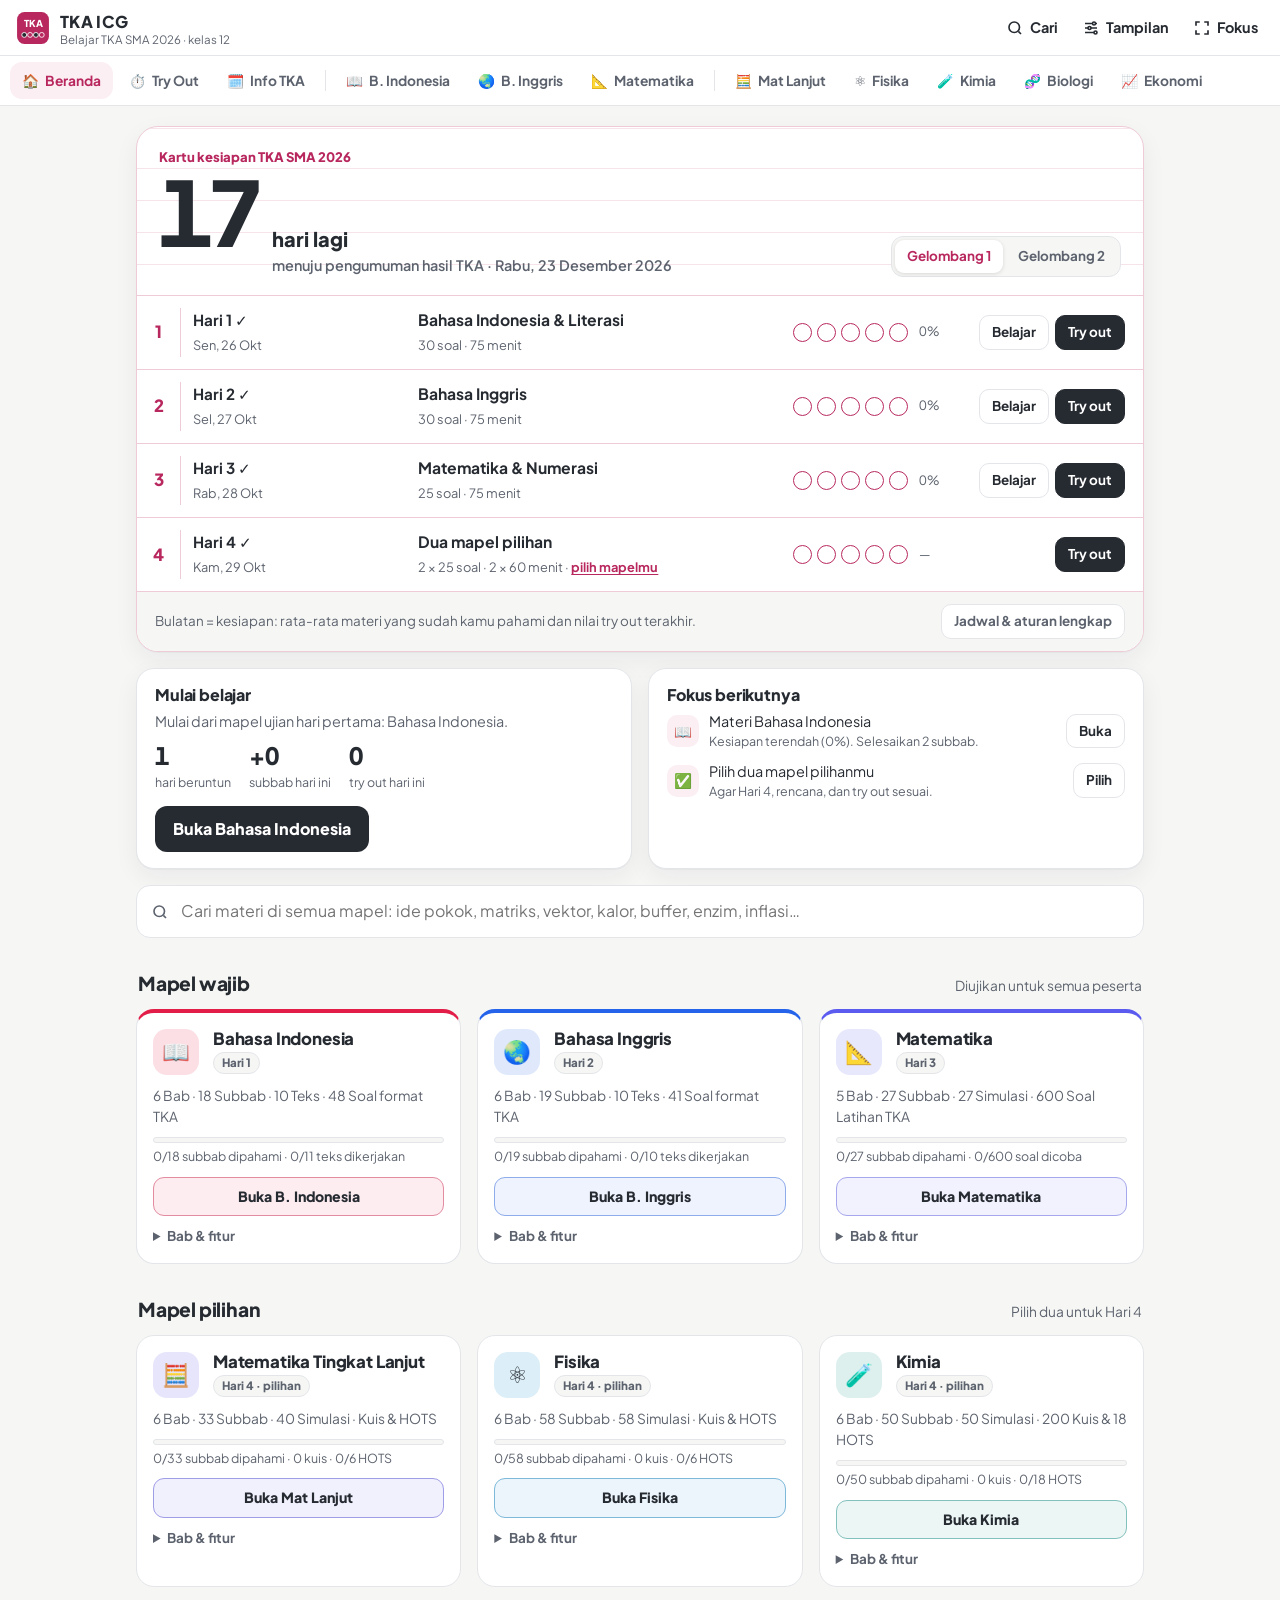
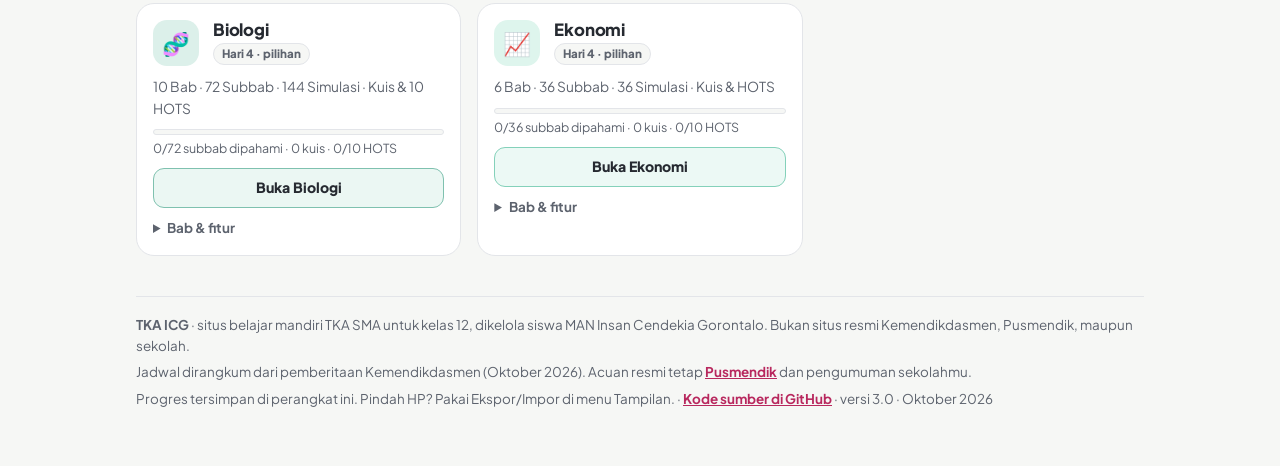
==== index.html @ f293f11a "TKA ICG v3: situs belajar TKA SMA 2026 kelas 12 - Portal multi-halaman siap GitHub Pages (pengganti " ====
<!DOCTYPE html>
<html lang="id" data-skin="terang" data-nav="top" data-fs="m">
<head>
<meta charset="utf-8">
<meta name="viewport" content="width=device-width, initial-scale=1, viewport-fit=cover">
<title>TKA ICG — Belajar TKA SMA 2026 Kelas 12</title>
<meta name="description" content="Situs belajar TKA SMA 2026 untuk kelas 12: materi interaktif 8 mapel (Bahasa Indonesia, Bahasa Inggris, Matematika, Matematika Lanjut, Fisika, Kimia, Biologi, Ekonomi), lebih dari 1.500 soal, dan try out format resmi per hari ujian.">
<meta name="theme-color" content="#ffffff">
<meta property="og:title" content="TKA ICG — Belajar TKA SMA 2026 Kelas 12">
<meta property="og:description" content="Materi interaktif 8 mapel, bank soal, dan try out format TKA per hari ujian. Bisa dipakai offline.">
<meta property="og:type" content="website">
<meta property="og:image" content="assets/icons/icon-512.png">
<link rel="manifest" href="manifest.webmanifest">
<link rel="icon" href="assets/icons/icon.svg" type="image/svg+xml">
<link rel="icon" href="assets/icons/favicon-32.png" sizes="32x32" type="image/png">
<link rel="apple-touch-icon" href="assets/icons/apple-touch-icon.png">
<meta name="apple-mobile-web-app-capable" content="yes">
<meta name="apple-mobile-web-app-title" content="TKA ICG">
<link rel="preconnect" href="https://fonts.googleapis.com">
<link rel="preconnect" href="https://fonts.gstatic.com" crossorigin>
<link href="https://fonts.googleapis.com/css2?family=Plus+Jakarta+Sans:wght@400;500;700;800&display=swap" rel="stylesheet">
<link rel="stylesheet" href="assets/portal.css">
<script>try{var s=JSON.parse(localStorage.getItem('tka-icg-portal-state-v2')||'{}'),k=s.skin||'auto';if(k==='auto')k=matchMedia('(prefers-color-scheme: dark)').matches?'gelap':'terang';document.documentElement.dataset.skin=k;if(s.nav)document.documentElement.dataset.nav=s.nav;if(s.fs)document.documentElement.dataset.fs=s.fs}catch(e){}</script>
</head>
<body>
<a class="sr" href="#view">Lewati ke konten</a>
<header class="bar" id="bar">
  <button class="brand" id="btnHome" aria-label="TKA ICG, ke beranda">
    <svg width="34" height="34" viewBox="0 0 64 64" aria-hidden="true"><rect x="2" y="2" width="60" height="60" rx="14" fill="var(--rose)"/><text x="32" y="31" text-anchor="middle" font-family="inherit" font-weight="800" font-size="18" fill="#fff">TKA</text><g stroke="#fff" stroke-width="1.6"><circle cx="15.5" cy="45" r="4.6" fill="#262a31"/><circle cx="26.5" cy="45" r="4.6" fill="var(--rose)"/><circle cx="37.5" cy="45" r="4.6" fill="#262a31"/><circle cx="48.5" cy="45" r="4.6" fill="var(--rose)"/></g></svg>
    <span><b>TKA ICG</b><small>Belajar TKA SMA 2026 · kelas 12</small></span>
  </button>
  <div class="grow"></div>
  <button class="ib" id="btnSearch" aria-label="Cari materi"><svg width="18" height="18" viewBox="0 0 24 24" fill="none" stroke="currentColor" stroke-width="2.2" aria-hidden="true"><circle cx="11" cy="11" r="7"/><path d="m20 20-3.5-3.5"/></svg><span class="t">Cari</span></button>
  <button class="ib" id="btnSet" aria-label="Tampilan dan data"><svg width="18" height="18" viewBox="0 0 24 24" fill="none" stroke="currentColor" stroke-width="2.2" aria-hidden="true"><path d="M4 6h10M18 6h2M4 12h4M12 12h8M4 18h12M20 18h0"/><circle cx="16" cy="6" r="2"/><circle cx="10" cy="12" r="2"/><circle cx="18" cy="18" r="2"/></svg><span class="t">Tampilan</span></button>
  <button class="ib" id="btnFull" aria-label="Mode fokus layar penuh"><svg width="18" height="18" viewBox="0 0 24 24" fill="none" stroke="currentColor" stroke-width="2.2" aria-hidden="true"><path d="M4 9V4h5M20 9V4h-5M4 15v5h5M20 15v5h-5"/></svg><span class="t">Fokus</span></button>
</header>
<nav id="nav" aria-label="Menu utama dan mata pelajaran"></nav>
<main id="view" class="page" tabindex="-1"><div class="in"><p>Memuat…</p></div></main>
<section id="stage" aria-label="Aplikasi mata pelajaran" style="position:relative"><div class="loading" id="loading"></div></section>
<button class="restore" id="btnRestore">🧭 Tampilkan menu</button>
<div class="sheet" id="sheet"><div class="dlg" id="dlg" role="dialog" aria-modal="true" aria-labelledby="dlgT"></div></div>
<div class="toast" id="toast" role="status" aria-live="polite"></div>
<noscript><p style="padding:20px">Aktifkan JavaScript untuk memakai TKA ICG.</p></noscript>
<script src="assets/catalog.js"></script>
<script src="assets/portal.js"></script>
</body>
</html>
---- assets/portal.css ----
/* TKA ICG — portal. Identitas visual: lembar jawab ujian (tinta merah muda LJK + bulatan pensil 2B). */
:root{
  --paper:#f6f7f5;--card:#fff;--ink:#262a31;--mu:#5d636e;--bd:#e3e5e9;
  --rose:#b8285e;--rose-2:#d9467a;--rose-soft:#fbeff3;--line:#efcbd8;
  --ok:#0f7a5c;--warn:#b45309;
  --sh:0 1px 0 rgba(20,20,40,.03),0 8px 24px rgba(20,20,40,.06);
  --hh:56px;--nh:0px;--bh:0px;--rw:0px;--gap:16px;--r:18px;
  color-scheme:light
}
html[data-skin=gelap]{--paper:#15171c;--card:#1d2027;--ink:#ecedef;--mu:#a2a8b4;--bd:#2c3039;--rose:#f07ca8;--rose-2:#f59ac0;--rose-soft:#2a1d24;--line:#4b2b39;--ok:#34d399;--warn:#fbbf24;--sh:0 8px 24px rgba(0,0,0,.35);color-scheme:dark}
html[data-skin=laut]{--paper:#eef6f8;--rose:#0e6f8a;--rose-2:#1191b3;--rose-soft:#e2f3f8;--line:#bfe0ea}
html[data-skin=hutan]{--paper:#f0f5ef;--rose:#2f7a45;--rose-2:#3f9a5a;--rose-soft:#e5f1e6;--line:#c9e0cd}
html[data-skin=senja]{--paper:#fbf3ec;--rose:#b4461b;--rose-2:#d65b29;--rose-soft:#fcebdd;--line:#f0d0bb}
html[data-skin=neon]{--paper:#0c0817;--card:#160f2a;--ink:#f1e9ff;--mu:#b9a3e8;--bd:#2f2160;--rose:#c4a5ff;--rose-2:#a78bfa;--rose-soft:#1d1538;--line:#3b2a72;--ok:#34d399;--warn:#fbbf24;--sh:0 0 24px rgba(124,58,237,.22);color-scheme:dark}
html[data-fs=s]{font-size:14.5px}html{font-size:16px}html[data-fs=l]{font-size:18px}
html[data-nav=top]{--nh:50px}html[data-nav=bottom]{--bh:66px}html[data-nav=side]{--rw:92px}
body.bar-hidden{--hh:0px;--nh:0px;--bh:0px;--rw:0px}
*{box-sizing:border-box}
body{margin:0;background:var(--paper);color:var(--ink);font-family:"Plus Jakarta Sans",system-ui,-apple-system,"Segoe UI",sans-serif;line-height:1.55;overflow-x:hidden}
button{font:inherit;color:inherit;cursor:pointer}
a{color:var(--rose)}
h1,h2,h3{margin:0;line-height:1.2;letter-spacing:-.01em}
:focus-visible{outline:3px solid var(--rose);outline-offset:2px;border-radius:6px}
.sr{position:absolute;width:1px;height:1px;overflow:hidden;clip:rect(0 0 0 0);white-space:nowrap}

/* ---- bilah atas ---- */
.bar{position:sticky;top:0;z-index:30;height:var(--hh);display:flex;align-items:center;gap:4px;padding:0 12px;background:var(--card);border-bottom:1px solid var(--bd)}
body.bar-hidden .bar,body.bar-hidden #nav{display:none}
.brand{display:flex;align-items:center;gap:10px;border:0;background:none;padding:6px 4px;border-radius:12px;text-align:left}
.brand svg{flex:none}
.brand b{display:block;font-weight:800;font-size:1.02rem;letter-spacing:.02em}
.brand small{display:block;color:var(--mu);font-size:.72rem;line-height:1.1}
.grow{flex:1}
.ib{border:0;background:none;height:40px;min-width:40px;padding:0 10px;border-radius:12px;font-weight:700;font-size:.9rem;display:inline-flex;align-items:center;gap:6px}
.ib:hover{background:var(--rose-soft)}
.ib .t{display:none}
@media(min-width:760px){.ib .t{display:inline}}

/* ---- navigasi mapel ---- */
#nav{z-index:29;display:flex;gap:4px;background:var(--card)}
#nav button{border:0;background:none;color:var(--mu);display:flex;align-items:center;font-weight:700;border-radius:12px;white-space:nowrap}
#nav button.on{color:var(--rose);background:var(--rose-soft)}
#nav .sep{flex:none;width:1px;background:var(--bd);margin:8px 4px}
html[data-nav=top] #nav{position:sticky;top:var(--hh);height:var(--nh);padding:6px 10px;overflow-x:auto;border-bottom:1px solid var(--bd);scrollbar-width:none}
html[data-nav=top] #nav::-webkit-scrollbar{display:none}
html[data-nav=top] #nav button{flex:0 0 auto;gap:6px;padding:4px 12px;font-size:.86rem}
html[data-nav=bottom] #nav{position:fixed;left:0;right:0;bottom:0;height:var(--bh);overflow-x:auto;padding:6px 6px calc(6px + env(safe-area-inset-bottom,0px));border-top:1px solid var(--bd);scrollbar-width:none}
html[data-nav=bottom] #nav button{flex:0 0 auto;min-width:68px;flex-direction:column;justify-content:center;gap:0;font-size:.66rem;padding:2px 6px}
html[data-nav=bottom] .ni{font-size:1.2rem}html[data-nav=bottom] #nav .sep{margin:10px 2px}
html[data-nav=side] #nav{position:fixed;left:0;top:var(--hh);bottom:0;width:var(--rw);flex-direction:column;padding:10px 6px;overflow-y:auto;border-right:1px solid var(--bd)}
html[data-nav=side] #nav button{flex-direction:column;justify-content:center;gap:1px;padding:8px 2px;font-size:.68rem;white-space:normal;text-align:center}
html[data-nav=side] .ni{font-size:1.3rem}html[data-nav=side] #nav .sep{width:auto;height:1px;margin:4px 8px}

/* ---- tata letak halaman ---- */
.page{margin-left:var(--rw);padding:20px 0 calc(var(--bh) + 56px)}
.in{max-width:1040px;margin:0 auto;padding:0 16px}
.sec-h{display:flex;justify-content:space-between;align-items:baseline;gap:12px;margin:34px 2px 12px}
.sec-h h2{font-size:1.2rem;font-weight:800}
.sec-h span{color:var(--mu);font-size:.86rem}

/* ---- kartu ujian (hero) ---- */
.sheet-card{background:var(--card);border:1.5px solid var(--line);border-radius:22px;overflow:hidden;box-shadow:var(--sh)}
.sheet-top{display:grid;grid-template-columns:minmax(0,1fr) auto;gap:16px;align-items:end;padding:20px 22px 18px;
  background-image:repeating-linear-gradient(to bottom,transparent 0 31px,color-mix(in srgb,var(--line) 55%,transparent) 31px 32px);background-position:0 10px}
.sheet-top .lbl{color:var(--rose);font-weight:800;font-size:.82rem}
.count{display:flex;align-items:baseline;gap:12px;margin-top:4px;flex-wrap:wrap}
.count .num{font-size:clamp(3.4rem,10vw,5.6rem);font-weight:800;line-height:.9;letter-spacing:-.04em;color:var(--ink);font-variant-numeric:tabular-nums}
.count .unit{font-size:1.25rem;font-weight:800}
.count .unit small{display:block;font-size:.9rem;color:var(--mu);font-weight:600}
.seg{display:inline-flex;gap:3px;background:var(--paper);border:1px solid var(--bd);padding:3px;border-radius:12px}
.seg button{border:0;background:none;border-radius:9px;padding:6px 12px;font-size:.84rem;font-weight:700;color:var(--mu)}
.seg button.on{background:var(--card);color:var(--rose);box-shadow:0 1px 4px rgba(0,0,0,.12)}
.days{border-top:1.5px solid var(--line)}
.dayrow{display:grid;grid-template-columns:44px minmax(0,1fr) minmax(0,1.7fr) 168px 152px;gap:12px;align-items:center;padding:12px 18px 12px 0;border-bottom:1px solid var(--line)}
.dayrow:last-child{border-bottom:0}
.dayrow.today{background:var(--rose-soft)}
.dayrow .no{align-self:stretch;display:grid;place-items:center;color:var(--rose);font-weight:800;font-size:1.05rem;border-right:1.5px solid var(--line)}
.dayrow .dt b{display:block;font-size:.95rem}.dayrow .dt small{color:var(--mu);font-size:.8rem}
.dayrow .acts{justify-content:flex-end}.dayrow .sj{min-width:0}.dayrow .sj b{display:block;font-size:.98rem;white-space:nowrap;overflow:hidden;text-overflow:ellipsis}.dayrow .sj small{color:var(--mu);font-size:.8rem}
.dayrow .sj button.lnk{border:0;background:none;padding:0;color:var(--rose);font-weight:700;font-size:.8rem;text-decoration:underline;text-underline-offset:2px}
.bubbles{display:flex;gap:5px;align-items:center}
.bub{width:19px;height:19px;border-radius:50%;border:1.6px solid var(--rose);background:var(--card)}
.bub.f{background:var(--ink);border-color:var(--ink)}
.bubbles em{font-style:normal;font-size:.8rem;color:var(--mu);margin-left:6px;font-variant-numeric:tabular-nums;min-width:34px}
.mini{border:1.5px solid var(--bd);background:var(--card);border-radius:10px;padding:6px 12px;font-weight:700;font-size:.84rem;white-space:nowrap}
.mini:hover{border-color:var(--rose);color:var(--rose)}
.mini.pri{background:var(--ink);border-color:var(--ink);color:var(--card)}
.sheet-foot{display:flex;gap:10px;flex-wrap:wrap;justify-content:space-between;align-items:center;padding:12px 18px;border-top:1.5px solid var(--line);background:var(--paper);font-size:.84rem;color:var(--mu)}
@media(max-width:820px){
  .sheet-top{grid-template-columns:1fr;padding:16px 16px 14px}
  .dayrow{grid-template-columns:38px minmax(0,1fr) auto;grid-template-areas:"no dt go" "no sj sj" "no bb bb";row-gap:4px;padding:12px 14px 12px 0}
  .dayrow .no{grid-area:no}.dayrow .dt{grid-area:dt}.dayrow .sj{grid-area:sj}.dayrow .bubbles{grid-area:bb}.dayrow .acts{grid-area:go}
  .dayrow .acts .mini:not(.pri){display:none}
  .dayrow .dt b,.dayrow .dt small{display:inline}.dayrow .dt small:before{content:" · "}
}

/* ---- panel hari ini ---- */
.today-grid{display:grid;grid-template-columns:minmax(0,1fr) minmax(0,1fr);gap:var(--gap);margin-top:var(--gap)}
.panel{background:var(--card);border:1px solid var(--bd);border-radius:var(--r);padding:16px 18px;box-shadow:var(--sh)}
.panel h3{font-size:1rem;font-weight:800;margin-bottom:6px}
.panel p{margin:0;color:var(--mu);font-size:.9rem}
.btn{border:0;border-radius:12px;padding:11px 18px;font-weight:800;background:var(--ink);color:var(--card)}
.btn:hover{filter:brightness(1.15)}
.btn.rose{background:var(--rose);color:#fff}
.btn.ghost{background:transparent;color:var(--ink);border:1.5px solid var(--bd)}
.btn-row{display:flex;gap:8px;flex-wrap:wrap;margin-top:12px}
.streak{display:flex;gap:18px;margin-top:10px}
.streak div b{display:block;font-size:1.5rem;font-weight:800;line-height:1.1;font-variant-numeric:tabular-nums}
.streak div small{color:var(--mu);font-size:.78rem}
.focus{list-style:none;padding:0;margin:6px 0 0;display:grid;gap:8px}
.focus li{display:flex;gap:10px;align-items:center}
.focus li .ic{flex:none;width:32px;height:32px;border-radius:10px;display:grid;place-items:center;background:var(--rose-soft)}
.focus li span{flex:1;font-size:.9rem}.focus li span small{display:block;color:var(--mu);font-size:.78rem}
@media(max-width:720px){.today-grid{grid-template-columns:1fr}}

/* ---- pencarian ---- */
.search{position:relative;margin-top:var(--gap)}
.search input{width:100%;border:1.5px solid var(--bd);background:var(--card);color:var(--ink);border-radius:14px;padding:13px 16px 13px 44px;font:inherit;outline:none}
.search input:focus{border-color:var(--rose)}
.search svg{position:absolute;left:15px;top:50%;transform:translateY(-50%);color:var(--mu)}
.res{display:none;margin-top:10px}.res.on{display:block}.res h2{font-size:.95rem;margin:0 0 8px;color:var(--mu)}
.rg{display:grid;grid-template-columns:repeat(auto-fill,minmax(240px,1fr));gap:8px}
.ri{text-align:left;border:1px solid var(--bd);background:var(--card);border-radius:12px;padding:10px 12px;border-left:4px solid var(--sc)}
.ri small{display:block;color:var(--mu);font-size:.78rem}.ri:hover{border-color:var(--sc)}

/* ---- kartu mapel ---- */
.subj{display:grid;gap:var(--gap)}
.subj.w{grid-template-columns:repeat(3,minmax(0,1fr))}
.subj.p{grid-template-columns:repeat(auto-fill,minmax(250px,1fr))}
@media(max-width:900px){.subj.w{grid-template-columns:1fr}}
.sc{position:relative;display:grid;grid-template-columns:auto minmax(0,1fr);gap:10px 14px;align-content:start;background:var(--card);border:1px solid var(--bd);border-radius:var(--r);padding:16px;cursor:pointer}
.sc:hover{border-color:color-mix(in srgb,var(--sc) 55%,var(--bd))}
.subj.w .sc{border-top:4px solid var(--sc)}
.sc .ico{width:46px;height:46px;border-radius:14px;display:grid;place-items:center;font-size:1.4rem;background:color-mix(in srgb,var(--sc) 14%,var(--card))}
.sc h3{font-size:1.05rem;font-weight:800}
.sc .tg{display:flex;gap:6px;flex-wrap:wrap;margin-top:3px}
.tagc{font-size:.72rem;font-weight:800;border-radius:999px;padding:1px 8px;background:var(--paper);color:var(--mu);border:1px solid var(--bd)}
.tagc.mine{background:var(--rose-soft);color:var(--rose);border-color:var(--line)}
.sc .desc{grid-column:1/-1;margin:0;color:var(--mu);font-size:.86rem}
.sc .pr{grid-column:1/-1}
.pbar{height:6px;border-radius:9px;background:var(--paper);overflow:hidden;border:1px solid var(--bd)}.pbar i{display:block;height:100%;background:var(--sc)}
.sc .pr small{display:block;color:var(--mu);font-size:.78rem;margin-top:4px}
.sc .acts{grid-column:1/-1;display:flex;gap:8px;flex-wrap:wrap}
.sc .go{flex:1;border:1.5px solid color-mix(in srgb,var(--sc) 45%,var(--bd));background:color-mix(in srgb,var(--sc) 8%,var(--card));color:var(--ink);border-radius:11px;padding:8px 12px;font-weight:800;font-size:.88rem}
.sc .go:hover{background:var(--sc);border-color:var(--sc);color:#fff}
.sc details{grid-column:1/-1}
.sc summary{cursor:pointer;color:var(--mu);font-size:.84rem;font-weight:700}
.pills{display:flex;flex-wrap:wrap;gap:6px;margin-top:8px}
.pill{border:1px solid var(--bd);background:var(--paper);border-radius:999px;padding:4px 11px;font-size:.78rem;text-align:left}
.pill:hover{border-color:var(--sc)}.pill.alt{background:var(--card);font-weight:700}

/* ---- rencana ---- */
.plan{list-style:none;margin:0;padding:0;background:var(--card);border:1px solid var(--bd);border-radius:var(--r);overflow:hidden}
.plan li{display:grid;grid-template-columns:110px minmax(0,1fr);gap:14px;padding:12px 16px;border-bottom:1px solid var(--bd)}
.plan li:last-child{border-bottom:0}
.plan li.now{background:var(--rose-soft)}
.plan .d b{display:block;font-size:.92rem}.plan .d small{color:var(--mu);font-size:.78rem}
.plan .t{display:grid;gap:4px;font-size:.9rem}
.plan .t button{justify-self:start;border:0;background:none;padding:0;color:var(--rose);font-weight:700;text-align:left;text-decoration:underline;text-underline-offset:3px}
.plan .t .x{color:var(--mu)}
@media(max-width:560px){.plan li{grid-template-columns:1fr;gap:4px}}

/* ---- info TKA ---- */
.info h1{font-size:1.7rem;font-weight:800}.info .lead{color:var(--mu);max-width:70ch;margin:6px 0 0}
.tl{list-style:none;margin:0;padding:0;border-left:2px solid var(--line);margin-left:8px}
.tl li{position:relative;padding:4px 0 14px 20px}
.tl li:before{content:"";position:absolute;left:-9px;top:8px;width:14px;height:14px;border-radius:50%;border:2px solid var(--rose);background:var(--card)}
.tl li.past:before{background:var(--ink);border-color:var(--ink)}
.tl li.now:before{background:var(--rose);border-color:var(--rose)}
.tl b{display:block}.tl small{color:var(--mu)}
.tbl{width:100%;border-collapse:collapse;background:var(--card);border:1px solid var(--bd);border-radius:14px;overflow:hidden;font-size:.92rem}
.tbl th,.tbl td{padding:10px 12px;border-bottom:1px solid var(--bd);text-align:left;vertical-align:top}
.tbl th{background:var(--paper);font-size:.8rem;color:var(--mu)}
.tbl tr:last-child td{border-bottom:0}
.fmt{display:grid;grid-template-columns:repeat(3,minmax(0,1fr));gap:var(--gap)}
@media(max-width:820px){.fmt{grid-template-columns:1fr}}
.ex{font-size:.88rem;margin-top:10px;border-top:1px dashed var(--bd);padding-top:10px}
.ex .o{display:flex;gap:8px;align-items:center;margin:5px 0}
.ex .o i{flex:none;width:18px;height:18px;border-radius:50%;border:1.6px solid var(--rose);display:grid;place-items:center;font-style:normal;font-size:.62rem;font-weight:800;color:var(--rose)}
.ex .o i.f{background:var(--ink);border-color:var(--ink);color:var(--card)}
.ex .o i.sq{border-radius:4px}
.ex table{width:100%;border-collapse:collapse}.ex td,.ex th{border-bottom:1px solid var(--bd);padding:4px 2px;font-size:.84rem}.ex th{color:var(--mu);font-size:.74rem}
.cols{columns:2 220px;column-gap:24px;margin:0;padding-left:1.1em}
.cols li{margin:2px 0;break-inside:avoid}
.cols li.have{font-weight:700}
.note{color:var(--mu);font-size:.86rem}

/* ---- panggung aplikasi ---- */
#stage{display:none;margin-left:var(--rw);height:calc(100vh - var(--hh) - var(--nh) - var(--bh));height:calc(100dvh - var(--hh) - var(--nh) - var(--bh))}
#stage.on{display:block}
.fr{display:none;width:100%;height:100%;border:0;background:var(--paper)}.fr.on{display:block}
.loading{position:absolute;inset:auto 0 0 0;height:3px;background:linear-gradient(90deg,transparent,var(--rose),transparent);background-size:50% 100%;animation:ld 1s linear infinite;display:none}
.loading.on{display:block}
@keyframes ld{from{background-position:-50% 0}to{background-position:150% 0}}
.restore{display:none;position:fixed;left:12px;bottom:12px;z-index:40;border:1px solid var(--bd);background:var(--card);border-radius:999px;padding:8px 14px;font-weight:800;box-shadow:var(--sh)}
body.bar-hidden .restore{display:block}

/* ---- lembar pengaturan ---- */
.sheet{position:fixed;inset:0;z-index:60;display:none;align-items:center;justify-content:center;background:rgba(10,12,20,.45);padding:14px}
.sheet.on{display:flex}
.dlg{background:var(--card);width:100%;max-width:520px;max-height:88vh;overflow:auto;border-radius:22px;padding:20px;box-shadow:0 20px 60px rgba(0,0,0,.3)}
@media(max-width:720px){.sheet{align-items:flex-end;padding:0}.dlg{border-radius:22px 22px 0 0}}
.dlg h2{font-size:1.2rem}.dlg p{margin:2px 0 0;color:var(--mu);font-size:.86rem}
.grp{margin-top:16px}.grp h4{margin:0 0 8px;font-size:.82rem;color:var(--mu)}
.dlg .seg{display:flex;width:100%}.dlg .seg button{flex:1}
.sw{display:grid;grid-template-columns:repeat(4,1fr);gap:8px}
.sw button{border:2px solid var(--bd);background:var(--card);border-radius:12px;padding:8px 2px;font-size:.76rem;font-weight:700}
.sw button.on{border-color:var(--rose)}
.sw i{display:block;width:22px;height:22px;border-radius:50%;margin:0 auto 4px;border:1px solid rgba(0,0,0,.1)}
.chips{display:flex;flex-wrap:wrap;gap:6px}
.chip{border:1.5px solid var(--bd);background:var(--card);border-radius:999px;padding:6px 12px;font-size:.84rem;font-weight:700}
.chip.on{background:var(--ink);border-color:var(--ink);color:var(--card)}
.drow{display:flex;gap:8px;flex-wrap:wrap}
.drow button{flex:1;min-width:130px;border:1px solid var(--bd);background:var(--paper);border-radius:12px;padding:10px;font-weight:700;font-size:.86rem}
.toast{position:fixed;left:50%;bottom:calc(var(--bh) + 18px);transform:translateX(-50%);z-index:70;background:var(--ink);color:var(--card);border-radius:12px;padding:10px 16px;font-weight:700;font-size:.9rem;box-shadow:var(--sh);display:none;max-width:calc(100% - 32px)}
.toast.on{display:block}

/* ---- kaki halaman ---- */
.foot{margin-top:40px;padding-top:18px;border-top:1px solid var(--bd);color:var(--mu);font-size:.84rem;display:grid;gap:6px}
.foot a{font-weight:700}
@media(prefers-reduced-motion:reduce){*{transition:none!important;animation:none!important}}
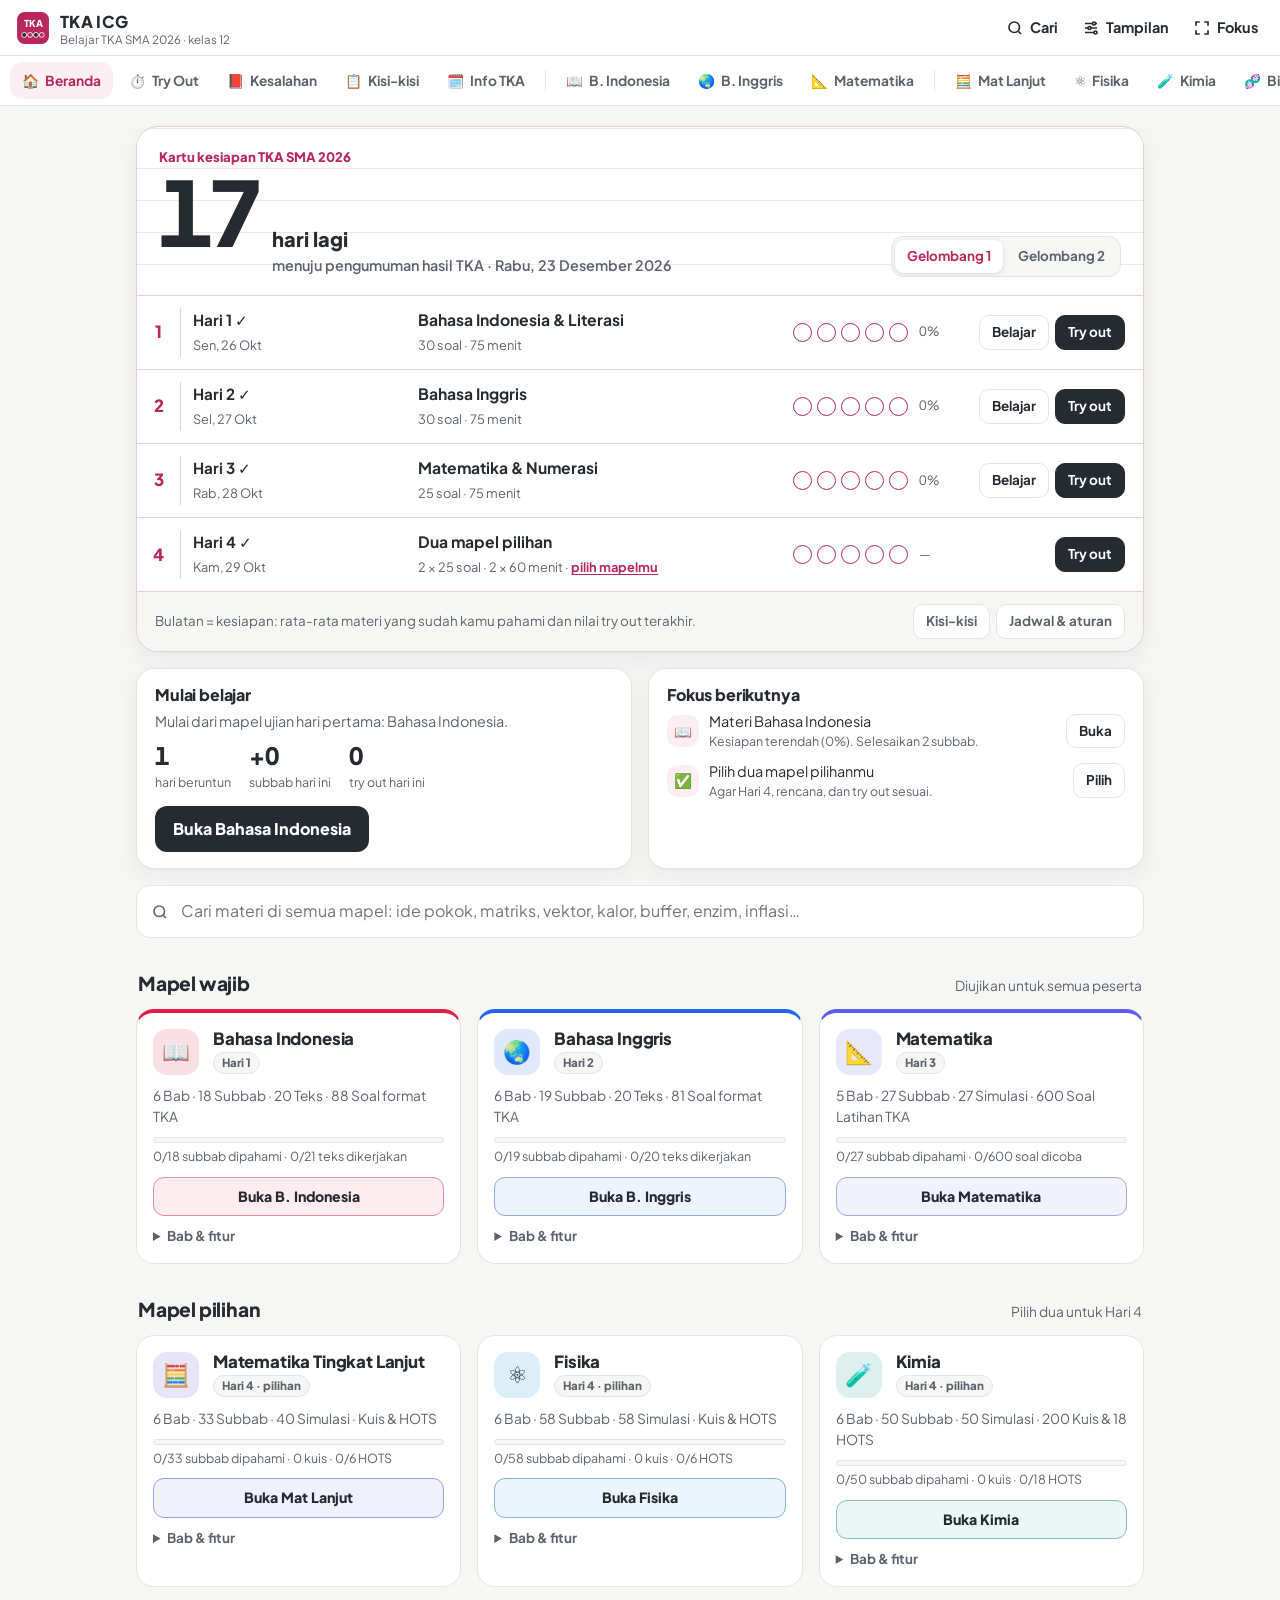
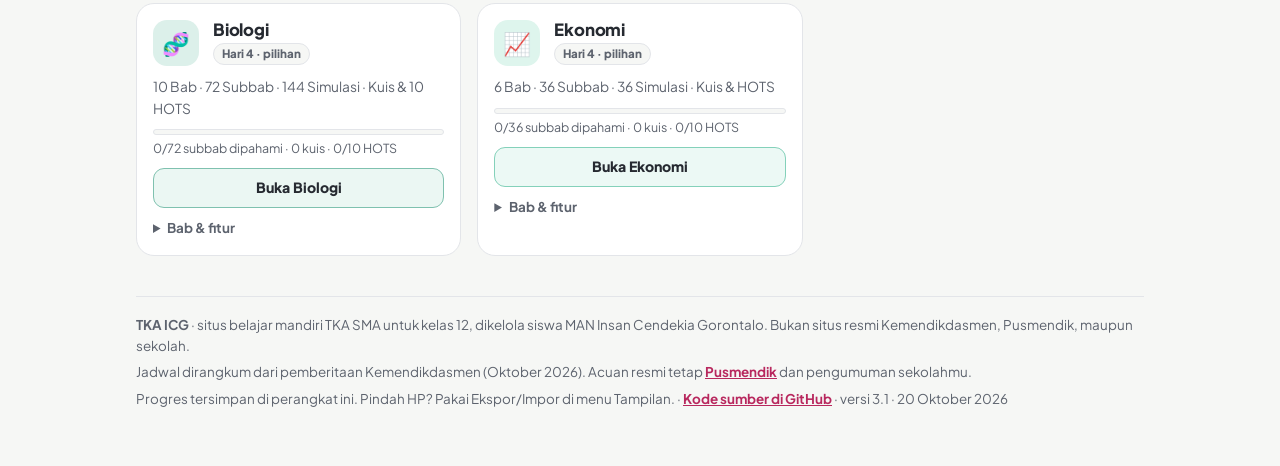
==== commit d9c3929f: "TKA ICG v3.1: Buku Kesalahan, Kisi-kisi TKA, 20 teks bacaan baru - Buku Kesalahan: soal salah/kosong" ====
--- a/index.html
+++ b/index.html
@@ -42,6 +42,7 @@
 <div class="toast" id="toast" role="status" aria-live="polite"></div>
 <noscript><p style="padding:20px">Aktifkan JavaScript untuk memakai TKA ICG.</p></noscript>
 <script src="assets/catalog.js"></script>
+<script src="assets/kisi.js"></script>
 <script src="assets/portal.js"></script>
 </body>
 </html>
--- a/assets/portal.css
+++ b/assets/portal.css
@@ -219,3 +219,23 @@
 .foot{margin-top:40px;padding-top:18px;border-top:1px solid var(--bd);color:var(--mu);font-size:.84rem;display:grid;gap:6px}
 .foot a{font-weight:700}
 @media(prefers-reduced-motion:reduce){*{transition:none!important;animation:none!important}}
+
+/* ---- kisi-kisi ---- */
+.kisi{margin-top:var(--gap);scroll-margin-top:calc(var(--hh) + var(--nh) + 12px);border-top:4px solid var(--sc,var(--rose))}
+.kisi h2{font-size:1.2rem;font-weight:800}.kisi .tg{display:flex;gap:6px;flex-wrap:wrap;margin-top:6px}
+.kisi p{color:var(--ink);font-size:.92rem;margin:10px 0 0;max-width:80ch}
+.kh{display:flex;justify-content:space-between;gap:12px;align-items:flex-start}
+.kr{display:grid;grid-template-columns:auto auto;gap:2px 10px;align-items:baseline;text-align:right;flex:none}.kr small{color:var(--mu);font-size:.74rem}.kr b{font-size:1.05rem;font-variant-numeric:tabular-nums}
+.kg{margin-top:12px;border-top:1px dashed var(--bd);padding-top:10px}.kgh{display:flex;justify-content:space-between;align-items:center;gap:10px;flex-wrap:wrap}.kg h3{font-size:.98rem;font-weight:800}
+.kg ul,.kisi ul{margin:6px 0 0;padding-left:1.2em;font-size:.92rem}.kg li{margin:2px 0}
+.kt{margin-top:12px}.kt td.kb{white-space:nowrap}.kt .mini{margin:2px 0}
+.chips a.chip{text-decoration:none;color:var(--ink)}
+@media(max-width:620px){.kh{flex-direction:column}.kr{text-align:left}.kt td.kb{white-space:normal}}
+@media(max-width:620px){
+  .kt,.kt tbody,.kt tr,.kt td{display:block;width:100%}
+  .kt tr:first-child{display:none}
+  .kt tr{border-bottom:1px solid var(--bd);padding:8px 0}
+  .kt tr:last-child{border-bottom:0}
+  .kt td{border:0;padding:3px 12px}
+  .kt td.kb{padding-top:6px}
+}
